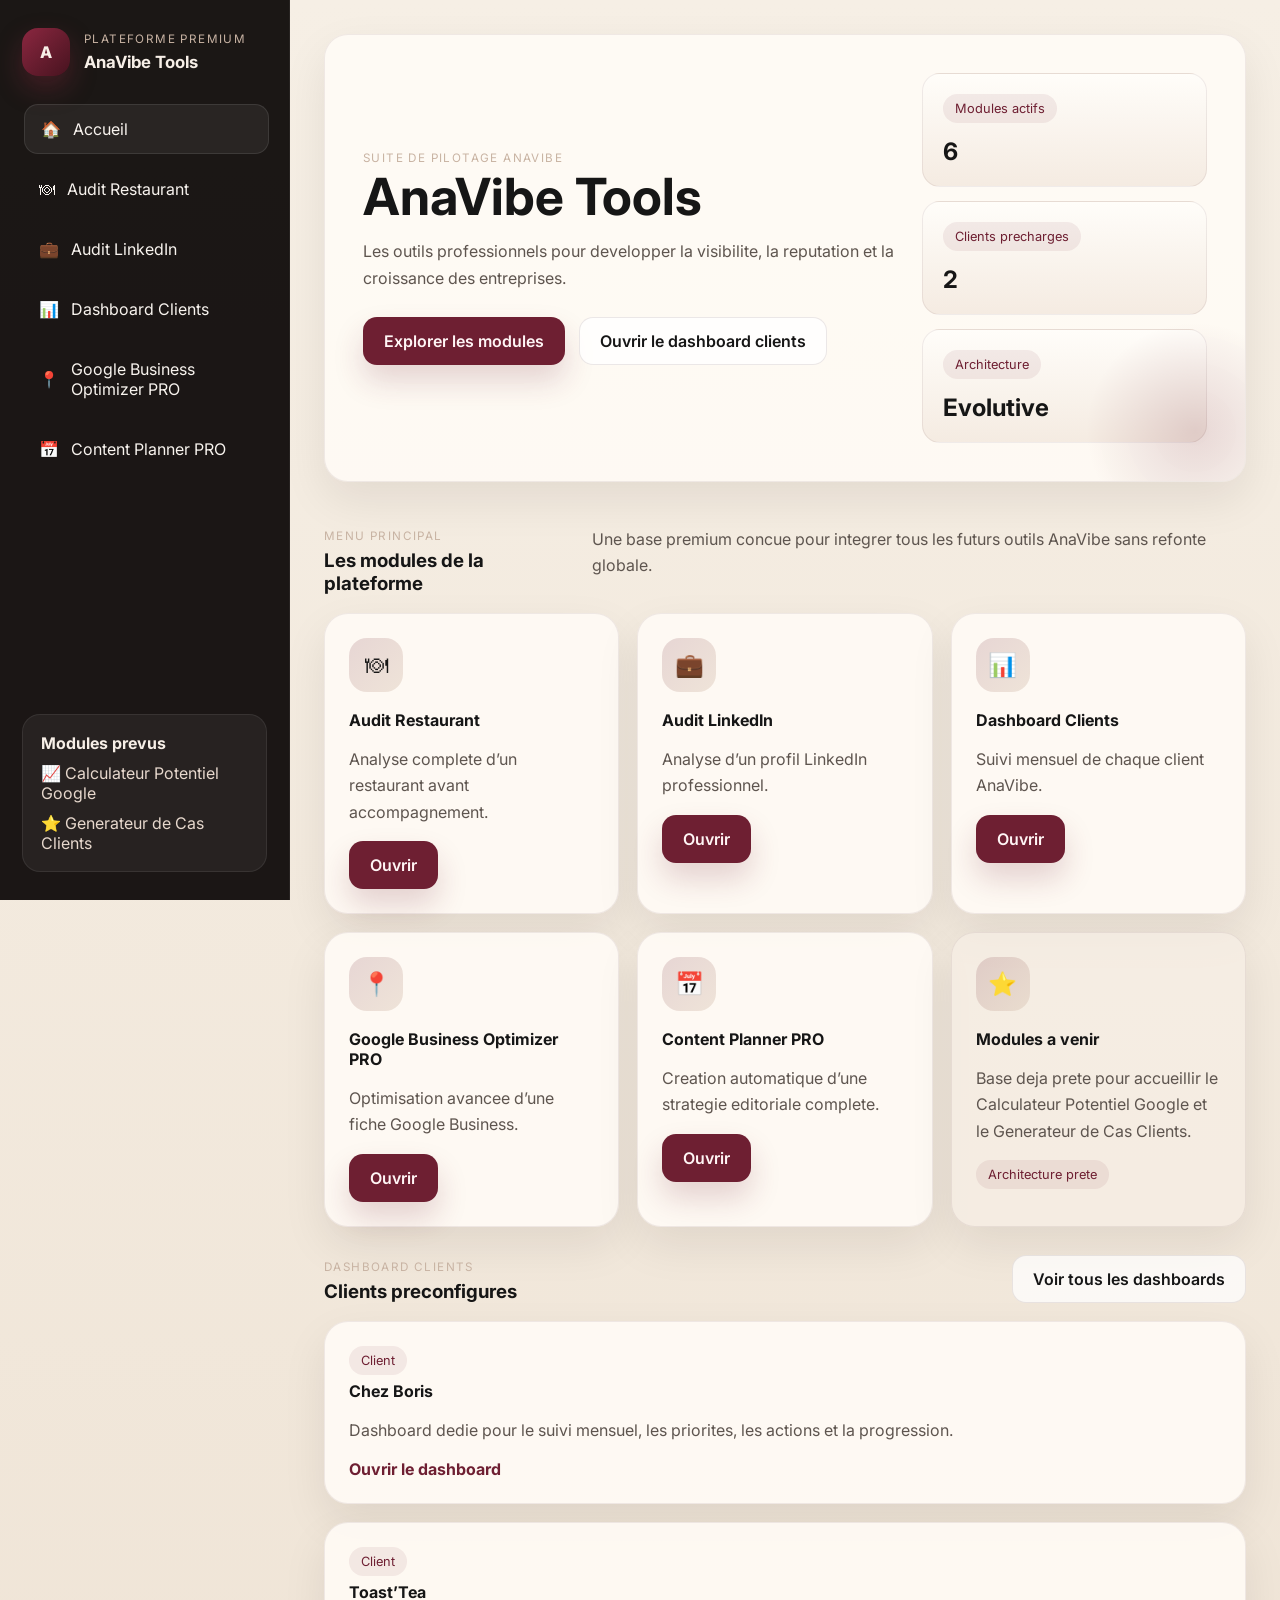
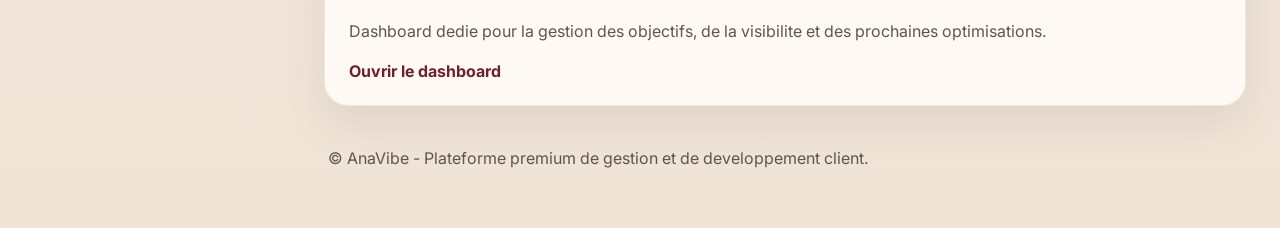
==== index.html @ 9bfbfd87 "Create AnaVibe Tools premium frontend platform structure and modules" ====
<!DOCTYPE html>
<html lang="fr">
  <head>
    <meta charset="UTF-8" />
    <meta name="viewport" content="width=device-width, initial-scale=1.0" />
    <title>AnaVibe Tools</title>
    <meta
      name="description"
      content="Les outils professionnels pour développer la visibilité, la réputation et la croissance des entreprises."
    />
    <link rel="preconnect" href="https://fonts.googleapis.com" />
    <link rel="preconnect" href="https://fonts.gstatic.com" crossorigin />
    <link
      href="https://fonts.googleapis.com/css2?family=Inter:wght@400;500;600;700;800&display=swap"
      rel="stylesheet"
    />
    <link rel="stylesheet" href="style.css" />
  </head>
  <body>
    <div class="app-shell">
      <aside class="sidebar" id="sidebar">
        <div class="brand-block">
          <div class="brand-mark">A</div>
          <div>
            <p class="eyebrow">Plateforme premium</p>
            <h1>AnaVibe Tools</h1>
          </div>
        </div>

        <nav class="side-nav" aria-label="Navigation principale">
          <a class="nav-link active" href="index.html">🏠 <span>Accueil</span></a>
          <a class="nav-link" href="audit-restaurant/index.html">🍽 <span>Audit Restaurant</span></a>
          <a class="nav-link" href="audit-linkedin/index.html">💼 <span>Audit LinkedIn</span></a>
          <a class="nav-link" href="dashboard/index.html">📊 <span>Dashboard Clients</span></a>
          <a class="nav-link" href="google-optimizer/index.html">📍 <span>Google Business Optimizer PRO</span></a>
          <a class="nav-link" href="content-planner/index.html">📅 <span>Content Planner PRO</span></a>
        </nav>

        <section class="coming-soon-panel">
          <p class="panel-title">Modules prevus</p>
          <ul>
            <li>📈 Calculateur Potentiel Google</li>
            <li>⭐ Generateur de Cas Clients</li>
          </ul>
        </section>
      </aside>

      <div class="mobile-topbar">
        <button class="menu-toggle" id="menuToggle" aria-label="Ouvrir le menu" aria-expanded="false">
          <span></span>
          <span></span>
          <span></span>
        </button>
        <div>
          <p class="eyebrow">Plateforme premium</p>
          <strong>AnaVibe Tools</strong>
        </div>
      </div>

      <main class="main-content">
        <header class="hero-section card surface-glow">
          <div class="hero-copy">
            <p class="eyebrow">Suite de pilotage AnaVibe</p>
            <h2>AnaVibe Tools</h2>
            <p class="hero-subtitle">
              Les outils professionnels pour developper la visibilite, la reputation et la croissance des entreprises.
            </p>
            <div class="hero-actions">
              <a class="btn btn-primary" href="#modules">Explorer les modules</a>
              <a class="btn btn-secondary" href="dashboard/index.html">Ouvrir le dashboard clients</a>
            </div>
          </div>
          <div class="hero-stats">
            <div class="stat-card">
              <span class="stat-label">Modules actifs</span>
              <strong>6</strong>
            </div>
            <div class="stat-card">
              <span class="stat-label">Clients precharges</span>
              <strong>2</strong>
            </div>
            <div class="stat-card">
              <span class="stat-label">Architecture</span>
              <strong>Evolutive</strong>
            </div>
          </div>
        </header>

        <section class="section-block" id="modules">
          <div class="section-heading">
            <div>
              <p class="eyebrow">Menu principal</p>
              <h3>Les modules de la plateforme</h3>
            </div>
            <p class="section-text">
              Une base premium concue pour integrer tous les futurs outils AnaVibe sans refonte globale.
            </p>
          </div>

          <div class="tool-grid">
            <article class="tool-card card">
              <div class="tool-icon">🍽</div>
              <h4>Audit Restaurant</h4>
              <p>Analyse complete d’un restaurant avant accompagnement.</p>
              <a class="btn btn-primary" href="audit-restaurant/index.html">Ouvrir</a>
            </article>

            <article class="tool-card card">
              <div class="tool-icon">💼</div>
              <h4>Audit LinkedIn</h4>
              <p>Analyse d’un profil LinkedIn professionnel.</p>
              <a class="btn btn-primary" href="audit-linkedin/index.html">Ouvrir</a>
            </article>

            <article class="tool-card card">
              <div class="tool-icon">📊</div>
              <h4>Dashboard Clients</h4>
              <p>Suivi mensuel de chaque client AnaVibe.</p>
              <a class="btn btn-primary" href="dashboard/index.html">Ouvrir</a>
            </article>

            <article class="tool-card card">
              <div class="tool-icon">📍</div>
              <h4>Google Business Optimizer PRO</h4>
              <p>Optimisation avancee d’une fiche Google Business.</p>
              <a class="btn btn-primary" href="google-optimizer/index.html">Ouvrir</a>
            </article>

            <article class="tool-card card">
              <div class="tool-icon">📅</div>
              <h4>Content Planner PRO</h4>
              <p>Creation automatique d’une strategie editoriale complete.</p>
              <a class="btn btn-primary" href="content-planner/index.html">Ouvrir</a>
            </article>

            <article class="tool-card card muted-card">
              <div class="tool-icon">⭐</div>
              <h4>Modules a venir</h4>
              <p>Base deja prete pour accueillir le Calculateur Potentiel Google et le Generateur de Cas Clients.</p>
              <span class="badge">Architecture prete</span>
            </article>
          </div>
        </section>

        <section class="section-block">
          <div class="section-heading">
            <div>
              <p class="eyebrow">Dashboard Clients</p>
              <h3>Clients preconfigures</h3>
            </div>
            <a class="btn btn-secondary" href="dashboard/index.html">Voir tous les dashboards</a>
          </div>

          <div class="client-preview-grid">
            <article class="client-preview card">
              <div>
                <span class="client-chip">Client</span>
                <h4>Chez Boris</h4>
                <p>Dashboard dedie pour le suivi mensuel, les priorites, les actions et la progression.</p>
              </div>
              <a class="inline-link" href="dashboard/index.html#chez-boris">Ouvrir le dashboard</a>
            </article>

            <article class="client-preview card">
              <div>
                <span class="client-chip">Client</span>
                <h4>Toast’Tea</h4>
                <p>Dashboard dedie pour la gestion des objectifs, de la visibilite et des prochaines optimisations.</p>
              </div>
              <a class="inline-link" href="dashboard/index.html#toast-tea">Ouvrir le dashboard</a>
            </article>
          </div>
        </section>

        <footer class="footer">
          <p>© AnaVibe - Plateforme premium de gestion et de developpement client.</p>
        </footer>
      </main>
    </div>

    <script src="script.js"></script>
  </body>
</html>
---- style.css ----
:root {
  --bg: #f4ede3;
  --surface: #fbf7f1;
  --surface-strong: #fffdf8;
  --text: #161616;
  --text-soft: #5e554f;
  --line: rgba(61, 31, 38, 0.12);
  --primary: #6e1f32;
  --primary-dark: #511524;
  --accent: #d8c3b0;
  --shadow: 0 18px 45px rgba(27, 18, 14, 0.08);
  --radius-xl: 24px;
  --radius-lg: 18px;
  --radius-md: 14px;
  --radius-sm: 12px;
  --sidebar-width: 290px;
  --transition: 220ms ease;
}

* {
  box-sizing: border-box;
}

html {
  scroll-behavior: smooth;
}

body {
  margin: 0;
  font-family: 'Inter', sans-serif;
  background: linear-gradient(180deg, #f6efe5 0%, #efe4d6 100%);
  color: var(--text);
}

a {
  color: inherit;
  text-decoration: none;
}

button,
a {
  transition: transform var(--transition), background var(--transition), border-color var(--transition), color var(--transition), box-shadow var(--transition);
}

.app-shell {
  min-height: 100vh;
  display: flex;
}

.sidebar {
  position: sticky;
  top: 0;
  width: var(--sidebar-width);
  height: 100vh;
  padding: 28px 22px;
  background: rgba(15, 11, 10, 0.95);
  color: #f7efe7;
  display: flex;
  flex-direction: column;
  gap: 28px;
  border-right: 1px solid rgba(255, 255, 255, 0.06);
}

.brand-block {
  display: flex;
  align-items: center;
  gap: 14px;
}

.brand-mark {
  width: 48px;
  height: 48px;
  border-radius: 16px;
  display: grid;
  place-items: center;
  background: linear-gradient(135deg, #8b2740, #47131f);
  font-weight: 800;
  box-shadow: 0 12px 26px rgba(139, 39, 64, 0.35);
}

.brand-block h1,
.mobile-topbar strong {
  margin: 0;
  font-size: 1.05rem;
}

.eyebrow {
  margin: 0 0 6px;
  font-size: 0.73rem;
  letter-spacing: 0.12em;
  text-transform: uppercase;
  color: #c8b3a3;
}

.side-nav {
  display: flex;
  flex-direction: column;
  gap: 10px;
}

.nav-link {
  display: flex;
  align-items: center;
  gap: 12px;
  padding: 14px 16px;
  border-radius: 14px;
  color: #f8f3ee;
  background: transparent;
  border: 1px solid transparent;
}

.nav-link:hover,
.nav-link.active {
  background: rgba(255, 255, 255, 0.06);
  border-color: rgba(255, 255, 255, 0.1);
  transform: translateX(2px);
}

.coming-soon-panel {
  margin-top: auto;
  padding: 18px;
  border-radius: 18px;
  background: rgba(255, 255, 255, 0.05);
  border: 1px solid rgba(255, 255, 255, 0.08);
}

.panel-title {
  margin: 0 0 10px;
  font-weight: 700;
}

.coming-soon-panel ul {
  list-style: none;
  padding: 0;
  margin: 0;
  display: grid;
  gap: 10px;
  color: #e7d8cd;
}

.mobile-topbar {
  display: none;
  position: sticky;
  top: 0;
  z-index: 20;
  align-items: center;
  justify-content: space-between;
  padding: 16px 18px;
  background: rgba(15, 11, 10, 0.95);
  color: #fff7f0;
  backdrop-filter: blur(14px);
}

.menu-toggle {
  width: 48px;
  height: 48px;
  border-radius: 14px;
  border: 1px solid rgba(255, 255, 255, 0.12);
  background: rgba(255, 255, 255, 0.04);
  display: inline-flex;
  flex-direction: column;
  justify-content: center;
  gap: 5px;
  padding: 0 12px;
  cursor: pointer;
}

.menu-toggle span {
  display: block;
  height: 2px;
  width: 100%;
  background: #fff;
  border-radius: 999px;
}

.main-content {
  flex: 1;
  padding: 34px;
}

.card {
  background: rgba(255, 251, 246, 0.9);
  border: 1px solid rgba(61, 31, 38, 0.08);
  border-radius: var(--radius-xl);
  box-shadow: var(--shadow);
}

.surface-glow {
  position: relative;
  overflow: hidden;
}

.surface-glow::after {
  content: '';
  position: absolute;
  inset: auto -60px -60px auto;
  width: 220px;
  height: 220px;
  background: radial-gradient(circle, rgba(110, 31, 50, 0.16) 0%, rgba(110, 31, 50, 0) 70%);
}

.hero-section {
  padding: 38px;
  display: grid;
  grid-template-columns: minmax(0, 1.5fr) minmax(260px, 0.8fr);
  gap: 24px;
  align-items: center;
}

.hero-section h2 {
  margin: 0;
  font-size: clamp(2.1rem, 4vw, 3.8rem);
  line-height: 1;
}

.hero-subtitle,
.section-text,
.tool-card p,
.client-preview p,
.module-content p,
.client-dashboard-card p,
.empty-state p,
.dashboard-sidebar p {
  color: var(--text-soft);
  line-height: 1.65;
}

.hero-actions,
.section-heading,
.client-preview-grid,
.dashboard-layout,
.dashboard-list,
.client-stack,
.header-actions,
.module-cards {
  display: flex;
  gap: 14px;
}

.hero-actions,
.header-actions {
  flex-wrap: wrap;
  margin-top: 26px;
}

.btn {
  display: inline-flex;
  align-items: center;
  justify-content: center;
  min-height: 48px;
  padding: 0 20px;
  border-radius: 14px;
  font-weight: 600;
  border: 1px solid transparent;
}

.btn-primary {
  background: var(--primary);
  color: #fff5f5;
  box-shadow: 0 16px 30px rgba(110, 31, 50, 0.18);
}

.btn-primary:hover {
  background: var(--primary-dark);
  transform: translateY(-2px);
}

.btn-secondary {
  background: rgba(255, 255, 255, 0.72);
  color: var(--text);
  border-color: rgba(61, 31, 38, 0.1);
}

.btn-secondary:hover {
  transform: translateY(-2px);
  background: #fff;
}

.hero-stats {
  display: grid;
  gap: 14px;
}

.stat-card {
  padding: 20px;
  border-radius: 18px;
  background: linear-gradient(180deg, rgba(255, 253, 249, 0.95), rgba(244, 234, 224, 0.95));
  border: 1px solid rgba(61, 31, 38, 0.08);
}

.stat-label,
.badge,
.client-chip,
.kpi-label,
.progress-label {
  display: inline-flex;
  align-items: center;
  gap: 8px;
  font-size: 0.8rem;
  color: var(--primary);
  background: rgba(110, 31, 50, 0.08);
  border-radius: 999px;
  padding: 7px 12px;
}

.stat-card strong {
  display: block;
  margin-top: 14px;
  font-size: 1.5rem;
}

.section-block {
  margin-top: 28px;
}

.section-heading {
  align-items: end;
  justify-content: space-between;
  margin-bottom: 18px;
}

.section-heading h3,
.tool-card h4,
.client-preview h4,
.module-header h2,
.client-dashboard-card h3,
.dashboard-sidebar h3,
.empty-state h3 {
  margin: 6px 0 0;
}

.tool-grid,
.client-preview-grid,
.module-cards,
.kpi-grid,
.progress-grid {
  display: grid;
  gap: 18px;
}

.tool-grid {
  grid-template-columns: repeat(3, minmax(0, 1fr));
}

.tool-card,
.client-preview,
.module-card,
.client-dashboard-card,
.kpi-card,
.progress-card,
.empty-state {
  padding: 24px;
}

.tool-card:hover,
.client-preview:hover,
.module-card:hover,
.client-dashboard-card:hover,
.kpi-card:hover,
.progress-card:hover {
  transform: translateY(-4px);
}

.tool-icon {
  width: 54px;
  height: 54px;
  border-radius: 18px;
  display: grid;
  place-items: center;
  background: linear-gradient(135deg, rgba(110, 31, 50, 0.16), rgba(216, 195, 176, 0.4));
  font-size: 1.45rem;
  margin-bottom: 18px;
}

.muted-card {
  background: rgba(246, 238, 228, 0.75);
}

.inline-link {
  color: var(--primary);
  font-weight: 700;
}

.footer {
  padding: 26px 4px 10px;
  color: var(--text-soft);
}

.module-page {
  width: min(1200px, 100%);
  margin: 0 auto;
}

.module-header {
  padding: 34px;
  margin-bottom: 24px;
}

.dashboard-layout {
  align-items: flex-start;
}

.dashboard-sidebar {
  width: 320px;
  flex: 0 0 320px;
  padding: 24px;
}

.dashboard-list {
  flex-direction: column;
  margin-top: 20px;
}

.client-item {
  display: flex;
  justify-content: space-between;
  align-items: center;
  gap: 12px;
  padding: 14px 16px;
  border-radius: 14px;
  background: rgba(255, 255, 255, 0.72);
  border: 1px solid rgba(61, 31, 38, 0.08);
}

.client-item button,
.add-client-btn {
  border: none;
  cursor: pointer;
  font: inherit;
}

.client-open-btn,
.add-client-btn {
  min-height: 42px;
  padding: 0 14px;
  border-radius: 12px;
  background: rgba(110, 31, 50, 0.1);
  color: var(--primary);
  font-weight: 700;
}

.add-client-btn {
  width: 100%;
  margin-top: 14px;
  background: var(--primary);
  color: #fff;
}

.client-stack {
  flex: 1;
  flex-direction: column;
}

.client-dashboard-card.hidden,
.empty-state.hidden {
  display: none;
}

.kpi-grid {
  grid-template-columns: repeat(3, minmax(0, 1fr));
  margin-top: 22px;
}

.kpi-card strong,
.progress-card strong {
  display: block;
  margin-top: 14px;
  font-size: 1.35rem;
}

.progress-grid {
  grid-template-columns: repeat(3, minmax(0, 1fr));
  margin-top: 18px;
}

.progress-track {
  height: 10px;
  margin-top: 18px;
  background: rgba(110, 31, 50, 0.08);
  border-radius: 999px;
  overflow: hidden;
}

.progress-fill {
  display: block;
  height: 100%;
  border-radius: 999px;
  background: linear-gradient(90deg, var(--primary), #b64d69);
}

.module-cards {
  flex-wrap: wrap;
}

.module-card {
  flex: 1 1 280px;
}

.overlay {
  position: fixed;
  inset: 0;
  background: rgba(0, 0, 0, 0.36);
  opacity: 0;
  pointer-events: none;
  transition: opacity var(--transition);
}

.overlay.visible {
  opacity: 1;
  pointer-events: auto;
}

@media (max-width: 1100px) {
  .tool-grid,
  .kpi-grid,
  .progress-grid {
    grid-template-columns: repeat(2, minmax(0, 1fr));
  }

  .hero-section,
  .dashboard-layout {
    grid-template-columns: 1fr;
    display: grid;
  }

  .dashboard-sidebar {
    width: 100%;
    flex-basis: auto;
  }
}

@media (max-width: 860px) {
  .sidebar {
    position: fixed;
    left: 0;
    transform: translateX(-100%);
    z-index: 30;
    transition: transform var(--transition);
  }

  .sidebar.open {
    transform: translateX(0);
  }

  .mobile-topbar {
    display: flex;
  }

  .app-shell {
    display: block;
  }

  .main-content {
    padding: 20px;
  }

  .hero-section,
  .module-header,
  .tool-card,
  .client-preview,
  .module-card,
  .client-dashboard-card,
  .dashboard-sidebar,
  .empty-state {
    padding: 22px;
  }
}

@media (max-width: 640px) {
  .tool-grid,
  .client-preview-grid,
  .kpi-grid,
  .progress-grid {
    grid-template-columns: 1fr;
  }

  .section-heading,
  .hero-actions {
    flex-direction: column;
    align-items: stretch;
  }

  .hero-section h2 {
    font-size: 2.4rem;
  }

  .main-content {
    padding: 16px;
  }
}
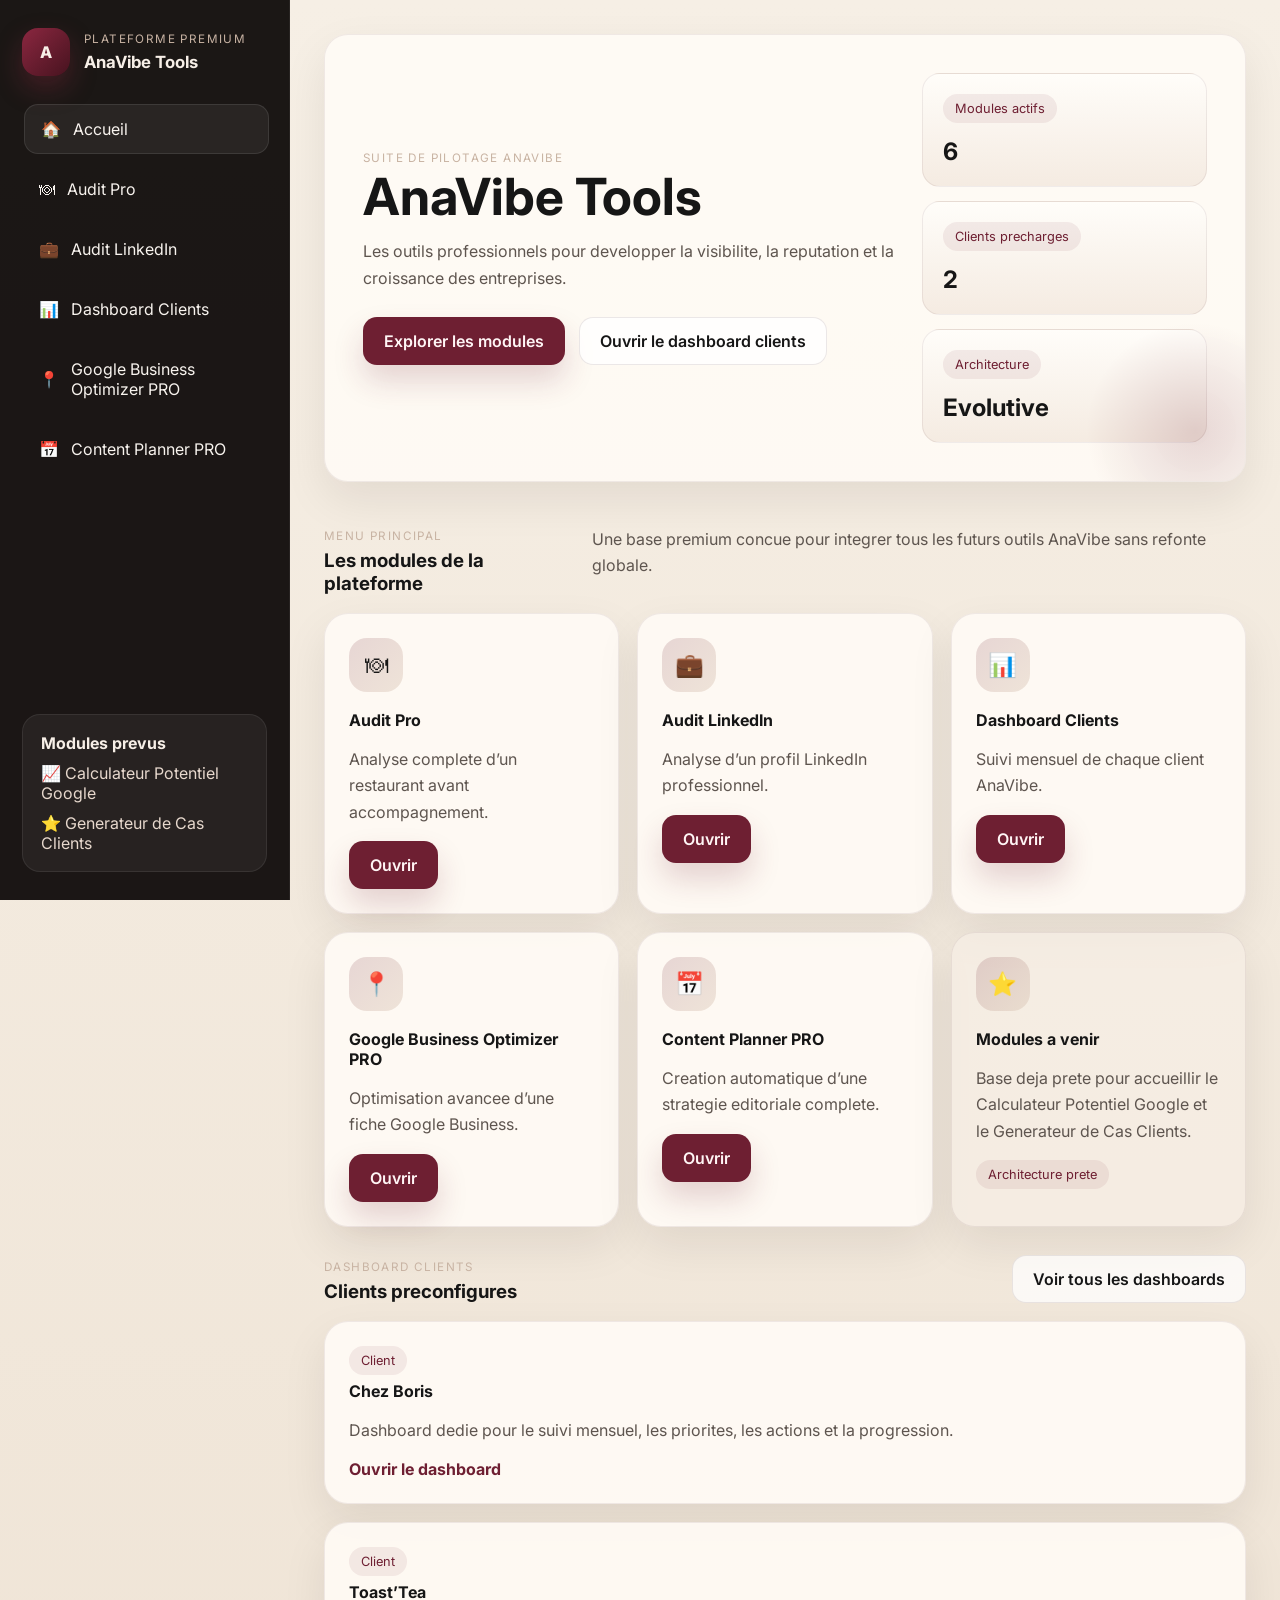
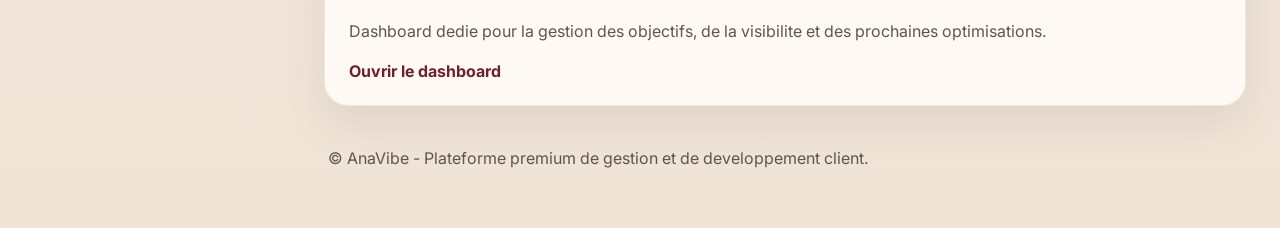
==== commit e47d60cd: "Rename "Audit Restaurant" module label to "Audit Pro" Updates the displayed name everywhere it appea" ====
--- a/index.html
+++ b/index.html
@@ -29,7 +29,7 @@
 
         <nav class="side-nav" aria-label="Navigation principale">
           <a class="nav-link active" href="index.html">🏠 <span>Accueil</span></a>
-          <a class="nav-link" href="audit-restaurant/index.html">🍽 <span>Audit Restaurant</span></a>
+          <a class="nav-link" href="audit-restaurant/index.html">🍽 <span>Audit Pro</span></a>
           <a class="nav-link" href="audit-linkedin/index.html">💼 <span>Audit LinkedIn</span></a>
           <a class="nav-link" href="dashboard/index.html">📊 <span>Dashboard Clients</span></a>
           <a class="nav-link" href="google-optimizer/index.html">📍 <span>Google Business Optimizer PRO</span></a>
@@ -100,7 +100,7 @@
           <div class="tool-grid">
             <article class="tool-card card">
               <div class="tool-icon">🍽</div>
-              <h4>Audit Restaurant</h4>
+              <h4>Audit Pro</h4>
               <p>Analyse complete d’un restaurant avant accompagnement.</p>
               <a class="btn btn-primary" href="audit-restaurant/index.html">Ouvrir</a>
             </article>
--- a/style.css
+++ b/style.css
@@ -588,3 +588,411 @@
     padding: 16px;
   }
 }
+
+.field-grid {
+  display: grid;
+  grid-template-columns: repeat(auto-fill, minmax(220px, 1fr));
+  gap: 14px;
+  margin-top: 4px;
+}
+
+.field-item {
+  display: flex;
+  flex-direction: column;
+  gap: 6px;
+  font-size: 0.8rem;
+  color: var(--text-soft);
+  font-weight: 600;
+}
+
+.field-input,
+.inline-add-form input {
+  font: inherit;
+  font-weight: 500;
+  color: var(--text);
+  padding: 10px 12px;
+  border-radius: var(--radius-sm);
+  border: 1px solid rgba(61, 31, 38, 0.14);
+  background: rgba(255, 255, 255, 0.85);
+}
+
+.field-input:focus,
+.inline-add-form input:focus,
+.notes-textarea:focus,
+.status-select:focus {
+  outline: none;
+  border-color: var(--primary);
+  box-shadow: 0 0 0 3px rgba(110, 31, 50, 0.12);
+}
+
+.checklist,
+.action-list {
+  display: flex;
+  flex-direction: column;
+  gap: 10px;
+  margin-top: 4px;
+}
+
+.checklist-item,
+.action-item {
+  display: flex;
+  align-items: center;
+  justify-content: space-between;
+  gap: 12px;
+  padding: 12px 14px;
+  border-radius: var(--radius-sm);
+  background: rgba(255, 255, 255, 0.72);
+  border: 1px solid rgba(61, 31, 38, 0.08);
+}
+
+.checklist-item label {
+  display: flex;
+  align-items: center;
+  gap: 10px;
+  font-weight: 500;
+}
+
+.checklist-item.done span {
+  text-decoration: line-through;
+  color: var(--text-soft);
+}
+
+.action-item .action-label {
+  flex: 1;
+  font-weight: 500;
+}
+
+.status-select {
+  font: inherit;
+  font-weight: 600;
+  padding: 8px 10px;
+  border-radius: 999px;
+  border: 1px solid rgba(61, 31, 38, 0.14);
+  background: rgba(110, 31, 50, 0.08);
+  color: var(--primary);
+}
+
+.remove-item-btn {
+  border: none;
+  background: transparent;
+  color: var(--text-soft);
+  cursor: pointer;
+  font-size: 1rem;
+  line-height: 1;
+  padding: 4px;
+}
+
+.remove-item-btn:hover {
+  color: var(--primary);
+}
+
+.inline-add-form {
+  display: flex;
+  gap: 10px;
+  margin-top: 14px;
+  flex-wrap: wrap;
+}
+
+.inline-add-form input {
+  flex: 1;
+  min-width: 180px;
+}
+
+.notes-textarea {
+  width: 100%;
+  min-height: 140px;
+  margin-top: 8px;
+  padding: 14px;
+  border-radius: var(--radius-md);
+  border: 1px solid rgba(61, 31, 38, 0.14);
+  background: rgba(255, 255, 255, 0.85);
+  font: inherit;
+  color: var(--text);
+  resize: vertical;
+}
+
+.notes-hint {
+  margin-top: 8px;
+  font-size: 0.8rem;
+  color: var(--text-soft);
+}
+
+.month-selector-row {
+  margin-top: 4px;
+}
+
+.month-select {
+  font: inherit;
+  font-weight: 600;
+  color: var(--text);
+  padding: 10px 14px;
+  border-radius: var(--radius-sm);
+  border: 1px solid rgba(61, 31, 38, 0.14);
+  background: rgba(255, 255, 255, 0.85);
+  min-width: 220px;
+}
+
+.month-select:focus {
+  outline: none;
+  border-color: var(--primary);
+  box-shadow: 0 0 0 3px rgba(110, 31, 50, 0.12);
+}
+
+.no-months-state {
+  margin-top: 18px;
+  padding: 18px;
+  border-radius: var(--radius-md);
+  background: rgba(110, 31, 50, 0.06);
+  border: 1px dashed rgba(61, 31, 38, 0.18);
+}
+
+.no-months-state p {
+  color: var(--text-soft);
+  margin: 4px 0 0;
+}
+
+.comparison-scroll {
+  margin-top: 16px;
+  overflow-x: auto;
+}
+
+.comparison-table {
+  width: 100%;
+  border-collapse: collapse;
+  min-width: 720px;
+}
+
+.comparison-table th,
+.comparison-table td {
+  text-align: left;
+  padding: 10px 12px;
+  border-bottom: 1px solid rgba(61, 31, 38, 0.08);
+  font-size: 0.85rem;
+  white-space: nowrap;
+}
+
+.comparison-table th {
+  text-transform: uppercase;
+  letter-spacing: 0.02em;
+  font-size: 0.72rem;
+  color: var(--text-soft);
+  font-weight: 700;
+}
+
+.comparison-table td:first-child,
+.comparison-table th:first-child {
+  white-space: normal;
+  font-weight: 600;
+}
+
+.comparison-current {
+  font-weight: 700;
+  color: var(--text);
+}
+
+.evolution-badge {
+  display: inline-flex;
+  align-items: center;
+  font-size: 0.78rem;
+  font-weight: 700;
+  padding: 6px 10px;
+  border-radius: 999px;
+  background: rgba(110, 31, 50, 0.08);
+  color: var(--text-soft);
+}
+
+.evolution-badge.positive {
+  background: rgba(46, 125, 50, 0.12);
+  color: #2e7d32;
+}
+
+.evolution-badge.negative {
+  background: rgba(198, 40, 40, 0.1);
+  color: #c62828;
+}
+
+.evolution-badge.neutral {
+  background: rgba(94, 85, 79, 0.1);
+  color: var(--text-soft);
+}
+
+.summary-card .evolution-badge {
+  margin-top: 12px;
+}
+
+.analysis-subsection {
+  margin-top: 22px;
+}
+
+.analysis-subsection:first-child {
+  margin-top: 0;
+}
+
+.analysis-subsection h4 {
+  margin: 0 0 8px;
+  font-size: 1.05rem;
+  color: var(--primary);
+}
+
+.analysis-subsection p {
+  color: var(--text-soft);
+  line-height: 1.65;
+  margin: 0;
+}
+
+.analysis-list {
+  margin: 8px 0 0;
+  padding-left: 20px;
+  color: var(--text-soft);
+  line-height: 1.65;
+}
+
+.analysis-list li {
+  margin-bottom: 6px;
+}
+
+.insight-list {
+  display: flex;
+  flex-direction: column;
+  gap: 10px;
+  margin-top: 4px;
+}
+
+.insight-item {
+  display: flex;
+  align-items: flex-start;
+  gap: 10px;
+  padding: 12px 14px;
+  border-radius: var(--radius-sm);
+  border: 1px solid rgba(61, 31, 38, 0.08);
+  border-left: 4px solid rgba(61, 31, 38, 0.15);
+  background: rgba(255, 255, 255, 0.72);
+}
+
+.insight-item .insight-icon {
+  font-size: 1rem;
+  line-height: 1.3;
+}
+
+.insight-item .insight-text {
+  color: var(--text);
+  font-weight: 500;
+  line-height: 1.5;
+}
+
+.insight-item.tone-high {
+  border-left-color: #c62828;
+  background: rgba(198, 40, 40, 0.06);
+}
+
+.insight-item.tone-medium {
+  border-left-color: #e08e2d;
+  background: rgba(224, 142, 45, 0.08);
+}
+
+.insight-item.tone-positive {
+  border-left-color: #2e7d32;
+  background: rgba(46, 125, 50, 0.06);
+}
+
+.insight-item.tone-neutral {
+  border-left-color: var(--primary);
+  background: rgba(110, 31, 50, 0.05);
+}
+
+.insight-empty {
+  margin-top: 4px;
+  padding: 14px 16px;
+  border-radius: var(--radius-sm);
+  background: rgba(46, 125, 50, 0.08);
+  color: #2e7d32;
+  font-weight: 600;
+}
+
+.report-export-block {
+  display: flex;
+  justify-content: flex-end;
+  margin-top: 18px;
+}
+
+.report-export-btn {
+  cursor: pointer;
+}
+
+.audit-config-card {
+  padding: 34px;
+  margin-top: 24px;
+}
+
+.activity-type-grid {
+  display: grid;
+  grid-template-columns: repeat(auto-fill, minmax(150px, 1fr));
+  gap: 12px;
+  margin-top: 4px;
+}
+
+.activity-type-option {
+  display: flex;
+  flex-direction: column;
+  align-items: center;
+  gap: 8px;
+  padding: 18px 12px;
+  border-radius: var(--radius-md);
+  border: 1px solid rgba(61, 31, 38, 0.14);
+  background: rgba(255, 255, 255, 0.72);
+  cursor: pointer;
+  text-align: center;
+  font: inherit;
+  font-weight: 600;
+  color: var(--text-soft);
+}
+
+.activity-type-option .activity-icon {
+  font-size: 1.6rem;
+}
+
+.activity-type-option:hover {
+  border-color: var(--primary);
+  transform: translateY(-2px);
+}
+
+.activity-type-option.selected {
+  border-color: var(--primary);
+  background: rgba(110, 31, 50, 0.08);
+  color: var(--primary);
+  box-shadow: 0 10px 20px rgba(110, 31, 50, 0.12);
+}
+
+.platform-checklist {
+  display: grid;
+  grid-template-columns: repeat(auto-fill, minmax(200px, 1fr));
+  gap: 10px;
+  margin-top: 12px;
+}
+
+.platform-option {
+  display: flex;
+  align-items: center;
+  gap: 10px;
+  padding: 12px 14px;
+  border-radius: var(--radius-sm);
+  background: rgba(255, 255, 255, 0.72);
+  border: 1px solid rgba(61, 31, 38, 0.08);
+  font-weight: 500;
+  cursor: pointer;
+}
+
+.platform-option input {
+  width: 18px;
+  height: 18px;
+  accent-color: var(--primary);
+}
+
+.platform-option .platform-icon {
+  font-size: 1.1rem;
+}
+
+.platform-option.checked {
+  border-color: var(--primary);
+  background: rgba(110, 31, 50, 0.05);
+}
